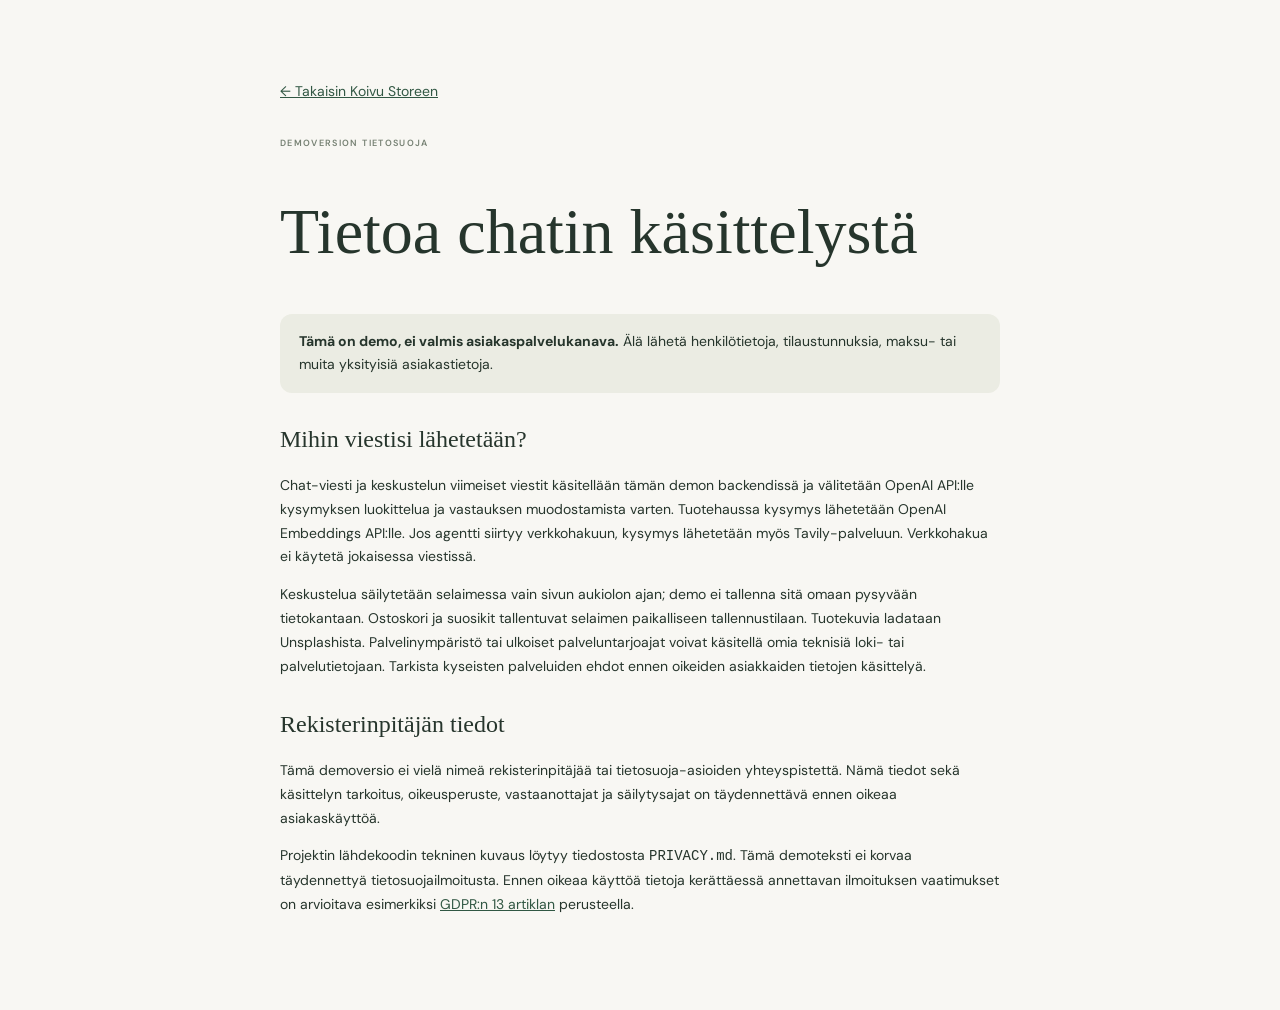
==== Koivu Store AI Agent/frontend/privacy.html @ ab695794 "Add Koivu Store To Git" ====
<!doctype html>
<html lang="fi">
<head>
  <meta charset="utf-8">
  <meta name="viewport" content="width=device-width, initial-scale=1">
  <meta name="theme-color" content="#f8f7f3">
  <title>Tietosuojatiedot — Koivu Store demo</title>
  <link rel="stylesheet" href="store.css">
  <style>
    .privacy-page{max-width:760px;margin:0 auto;padding:clamp(2rem,7vw,5rem) 1.25rem;color:#26352c;line-height:1.7}
    .privacy-page h1,.privacy-page h2{font-family:Georgia,serif;font-weight:500;line-height:1.2}
    .privacy-page h1{font-size:clamp(2.3rem,6vw,4rem)}.privacy-page h2{margin-top:2rem;font-size:1.5rem}
    .privacy-page a{color:#315743}.privacy-back{display:inline-block;margin-bottom:2rem}
    .privacy-callout{padding:1rem 1.2rem;background:#ebece3;border-radius:12px}
  </style>
</head>
<body>
  <main class="privacy-page">
    <a class="privacy-back" href="index.html">← Takaisin Koivu Storeen</a>
    <p class="kicker">DEMOVERSION TIETOSUOJA</p>
    <h1>Tietoa chatin käsittelystä</h1>
    <p class="privacy-callout"><strong>Tämä on demo, ei valmis asiakaspalvelukanava.</strong> Älä lähetä henkilötietoja, tilaustunnuksia, maksu- tai muita yksityisiä asiakastietoja.</p>
    <h2>Mihin viestisi lähetetään?</h2>
    <p>Chat-viesti ja keskustelun viimeiset viestit käsitellään tämän demon backendissä ja välitetään OpenAI API:lle kysymyksen luokittelua ja vastauksen muodostamista varten. Tuotehaussa kysymys lähetetään OpenAI Embeddings API:lle. Jos agentti siirtyy verkkohakuun, kysymys lähetetään myös Tavily-palveluun. Verkkohakua ei käytetä jokaisessa viestissä.</p>
    <p>Keskustelua säilytetään selaimessa vain sivun aukiolon ajan; demo ei tallenna sitä omaan pysyvään tietokantaan. Ostoskori ja suosikit tallentuvat selaimen paikalliseen tallennustilaan. Tuotekuvia ladataan Unsplashista. Palvelinympäristö tai ulkoiset palveluntarjoajat voivat käsitellä omia teknisiä loki- tai palvelutietojaan. Tarkista kyseisten palveluiden ehdot ennen oikeiden asiakkaiden tietojen käsittelyä.</p>
    <h2>Rekisterinpitäjän tiedot</h2>
    <p>Tämä demoversio ei vielä nimeä rekisterinpitäjää tai tietosuoja-asioiden yhteyspistettä. Nämä tiedot sekä käsittelyn tarkoitus, oikeusperuste, vastaanottajat ja säilytysajat on täydennettävä ennen oikeaa asiakaskäyttöä.</p>
    <p>Projektin lähdekoodin tekninen kuvaus löytyy tiedostosta <code>PRIVACY.md</code>. Tämä demoteksti ei korvaa täydennettyä tietosuojailmoitusta. Ennen oikeaa käyttöä tietoja kerättäessä annettavan ilmoituksen vaatimukset on arvioitava esimerkiksi <a href="https://eur-lex.europa.eu/legal-content/EN/TXT/?qid=1772981449498&amp;uri=CELEX%3A32016R0679" target="_blank" rel="noopener noreferrer">GDPR:n 13 artiklan</a> perusteella.</p>
  </main>
</body>
</html>
---- Koivu Store AI Agent/frontend/store.css ----
@import url('https://fonts.googleapis.com/css2?family=DM+Sans:wght@400;500;600;700&family=Manrope:wght@400;500;600;700&display=swap');

*,*::before,*::after{box-sizing:border-box}
html{scroll-behavior:smooth;scroll-padding-top:96px}
body{margin:0;background:#f8f7f3;color:#292b24;font-family:"DM Sans",sans-serif;font-size:14px;-webkit-font-smoothing:antialiased}
:root{--paper:#f8f7f3;--surface:#fffefa;--forest:#294d40;--deep:#1f3c32;--text:#292b24;--muted:#818076;--line:#e9e6dd;--content:1280px}
a{color:inherit}button,input,select{font:inherit}:focus-visible{outline:2px solid #718b75;outline-offset:3px}
.announcement{min-height:34px;padding:6px 12px;display:flex;align-items:center;justify-content:center;background:var(--deep);color:#f8f6ef;text-align:center;font-size:9px;letter-spacing:.12em}.announcement b{padding:0 5px;color:#e8d4ac}
.header{position:sticky;z-index:20;top:0;border-bottom:1px solid rgba(40,44,36,.08);background:rgba(248,247,243,.97);backdrop-filter:blur(14px)}
.header-row{width:min(var(--content),calc(100% - 80px));min-height:76px;margin:auto;display:grid;grid-template-columns:1fr auto 1fr;align-items:center}
.nav{display:flex;gap:23px;align-items:center}.nav a{color:#606057;font-size:11px;text-decoration:none}.nav a:hover,.footer a:hover{color:var(--forest)}
.brand{justify-self:center;color:var(--deep);font-family:"Manrope",sans-serif;font-size:25px;font-weight:700;letter-spacing:.21em;text-decoration:none}.brand small{display:block;margin-top:1px;color:#818075;font-family:"DM Sans",sans-serif;font-size:7px;font-weight:500;letter-spacing:.22em;text-align:center}
.actions{justify-self:end;display:flex;gap:6px}.icon-btn{position:relative;width:39px;height:39px;padding:0;display:grid;place-items:center;border:0;border-radius:50%;background:transparent;color:#373a32;cursor:pointer}.icon-btn:hover{background:#efeee7}.icon-btn svg{width:19px;height:19px;fill:none;stroke:currentColor;stroke-width:1.6;stroke-linecap:round;stroke-linejoin:round}.count{position:absolute;top:1px;right:0;min-width:15px;height:15px;padding:0 3px;display:grid;place-items:center;border-radius:10px;background:var(--forest);color:#fff;font-size:9px}.count[hidden]{display:none}
.search{width:min(var(--content),calc(100% - 80px));margin:auto;padding-bottom:14px}.search[hidden]{display:none}.search input{width:100%;height:38px;padding:5px 10px;border:0;border-bottom:1px solid #aaa797;background:transparent;color:var(--text);outline:0}
.hero{width:min(var(--content),calc(100% - 80px));min-height:440px;margin:25px auto 0;display:grid;grid-template-columns:.87fr 1.13fr;background:#efeee7}
.hero-copy{align-self:center;padding:42px clamp(28px,6vw,80px)}.eyebrow{margin:0 0 18px;color:#64796a;font-size:9px;font-weight:600;letter-spacing:.15em;text-transform:uppercase}
.hero h1{margin:0;color:#263f33;font-family:"Manrope",sans-serif;font-size:clamp(39px,5.3vw,65px);font-weight:500;letter-spacing:-.075em;line-height:1.055}.hero h1 em{color:#788473;font-family:Georgia,serif;font-weight:400}
.hero-copy>p:not(.eyebrow){max-width:345px;margin:17px 0 24px;color:#747269;font-size:12px;line-height:1.85}
.primary{min-height:45px;padding:0 18px;display:inline-flex;align-items:center;justify-content:center;gap:11px;border:1px solid var(--forest);background:var(--forest);color:white;font-size:10px;text-decoration:none;cursor:pointer;transition:.18s}.primary:hover{border-color:var(--deep);background:var(--deep);transform:translateY(-1px)}
.hero-note{margin:13px 0 0!important;color:#87857a!important;font-size:9px!important}
.hero-photo{position:relative;min-height:440px;overflow:hidden;background:#dad5ca}.hero-photo>img,.campaign-photo img{width:100%;height:100%;display:block;object-fit:cover}.hero-photo>img{position:absolute;inset:0;object-position:52% 43%}.photo-tag{position:absolute;top:17px;left:17px;padding:8px 10px;background:rgba(255,254,250,.91);color:#365243;font-size:8px;letter-spacing:.08em}.photo-caption{position:absolute;right:17px;bottom:17px;color:white;font-size:8px;letter-spacing:.12em;text-shadow:0 1px 10px #514c4177}
.perks{width:min(var(--content),calc(100% - 80px));min-height:64px;margin:auto;display:grid;grid-template-columns:repeat(3,1fr);border-bottom:1px solid var(--line)}.perk{display:flex;align-items:center;justify-content:center;gap:9px;color:#69695f;font-size:10px}.perk+.perk{border-left:1px solid #e2e0d6}.perk svg{width:17px;height:17px;flex:0 0 auto;fill:none;stroke:#68806f;stroke-width:1.5;stroke-linecap:round;stroke-linejoin:round}
.catalog{width:min(var(--content),calc(100% - 80px));margin:auto;padding:61px 0 69px}.section-heading{margin-bottom:21px;display:flex;align-items:flex-end;justify-content:space-between;gap:18px}.kicker{margin:0 0 7px;color:#768173;font-size:9px;font-weight:600;letter-spacing:.15em;text-transform:uppercase}
.section-heading h2,.story h2,.newsletter h2{margin:0;color:#304438;font-family:"Manrope",sans-serif;font-size:clamp(25px,3vw,33px);font-weight:500;letter-spacing:-.055em}.section-heading h2 em{color:#838174;font-family:Georgia,serif;font-weight:400}
.section-desc{margin:7px 0 0;color:#828075;font-size:10px}.product-count{color:#828075;font-size:10px;white-space:nowrap}
.toolbar{min-height:44px;margin-bottom:14px;display:flex;align-items:center;justify-content:space-between;gap:8px}.filters{display:flex;gap:5px;flex-wrap:wrap}.filter{padding:8px 12px;border:1px solid transparent;background:transparent;color:#737268;font-size:10px;cursor:pointer}.filter:hover{border-color:#d7d5cb;color:var(--forest)}.filter[aria-pressed=true]{border-color:var(--forest);background:var(--forest);color:white}.sort{max-width:145px;border:0;background:transparent;color:#6e6d63;font-size:10px}
.grid{display:grid;grid-template-columns:repeat(3,minmax(0,1fr));gap:31px 20px}.card{min-width:0;animation:appear .25s ease both}@keyframes appear{from{transform:translateY(5px);opacity:0}to{transform:translateY(0);opacity:1}}
.product-photo{position:relative;overflow:hidden;aspect-ratio:1/1.18;background:#eae7de}.product-photo>img{width:100%;height:100%;display:block;object-fit:cover;transition:transform .5s}.card:hover .product-photo>img{transform:scale(1.04)}
.badge{position:absolute;top:11px;left:11px;padding:6px 8px;background:rgba(255,254,250,.93);color:#52644f;font-size:8px;letter-spacing:.04em}
.heart{position:absolute;top:7px;right:7px;width:34px;height:34px;display:grid;place-items:center;border:0;border-radius:50%;background:rgba(255,254,250,.91);color:#42443b;cursor:pointer}.heart svg{width:17px;fill:none;stroke:currentColor;stroke-width:1.6}.heart[aria-pressed=true]{color:#a4675d}.heart[aria-pressed=true] svg{fill:#f0e0da}
.quick{position:absolute;right:9px;bottom:9px;left:9px;min-height:38px;border:0;background:rgba(255,254,250,.96);color:#334b3c;font-size:10px;cursor:pointer;opacity:0;transition:.18s}.card:hover .quick,.quick:focus-visible{opacity:1}
.info{padding-top:11px}.category{margin:0 0 5px;color:#858377;font-size:9px}.title-row{display:flex;align-items:baseline;justify-content:space-between;gap:8px}.name{padding:0;border:0;background:transparent;color:#30332b;font-family:"Manrope",sans-serif;font-size:12px;font-weight:500;text-align:left;cursor:pointer}.name:hover{text-decoration:underline;text-underline-offset:3px}.price{color:#35372e;font-size:11px;font-weight:600;white-space:nowrap}.material{margin:5px 0 9px;color:#858377;font-size:9px}.swatches{display:flex;align-items:center;gap:7px}.swatch{width:14px;height:14px;padding:0;border:1px solid #0002;border-radius:50%;cursor:pointer}.swatch[aria-pressed=true]{outline:1px solid #60685d;outline-offset:2px}.swatch:disabled{opacity:.43;cursor:not-allowed}.empty{grid-column:1/-1;padding:45px;color:#79786d;text-align:center}.empty strong{display:block;margin-bottom:8px;color:#304438;font-family:"Manrope",sans-serif;font-size:19px;font-weight:500}
.campaign{width:min(var(--content),calc(100% - 80px));min-height:258px;margin:0 auto 65px;display:grid;grid-template-columns:1fr 1fr;background:#eeede5}.campaign-photo{min-height:258px;background:#d7d2c7}.campaign-copy{align-self:center;padding:29px clamp(26px,5vw,66px)}.campaign h2{max-width:390px;font-size:clamp(23px,2.7vw,32px);line-height:1.25}.campaign-copy>p:not(.kicker){max-width:350px;margin:12px 0 15px;color:#77766c;font-size:10px;line-height:1.8}.campaign-link{color:#3a5a48;font-size:10px;text-underline-offset:4px}
.newsletter{padding:34px 18px;background:#f0efe9;text-align:center}.newsletter h2{font-size:19px}.newsletter>p:not(.kicker){margin:7px 0;color:#828075;font-size:10px}.newsletter button{margin-top:9px;padding:9px 14px;border:1px solid #788878;background:transparent;color:#365243;font-size:10px;cursor:pointer}.newsletter button:hover{background:#315243;color:white}
.footer-row{width:min(var(--content),calc(100% - 80px));min-height:82px;margin:auto;display:flex;align-items:center;justify-content:space-between;gap:12px}.footer-brand{color:#315243;font-family:"Manrope",sans-serif;font-size:16px;font-weight:700;letter-spacing:.18em}.footer-contact{color:#77766b;font-size:10px;line-height:1.7;text-align:right}.footer-contact a{text-decoration:none}.copyright{min-height:32px;display:grid;place-items:center;border-top:1px solid var(--line);color:#89887e;font-size:9px;text-align:center}
#chat-bubble{position:fixed;z-index:30;right:22px;bottom:20px}#chat-toggle{width:49px;height:49px;display:grid;place-items:center;border:0;border-radius:50%;background:var(--forest);color:white;box-shadow:0 5px 18px #203c3233;cursor:pointer}.chat-icon{width:20px;height:20px;fill:none;stroke:currentColor;stroke-width:1.55;stroke-linecap:round;stroke-linejoin:round}
#chat-window{position:absolute;right:0;bottom:59px;width:min(360px,calc(100vw - 26px));display:none;flex-direction:column;overflow:hidden;border:1px solid var(--line);background:var(--surface);box-shadow:0 10px 40px #18271d24}#chat-window.open{display:flex}.chat-header{min-height:61px;padding:10px 13px;display:flex;align-items:center;gap:10px;background:var(--forest);color:white}.chat-avatar{width:33px;height:33px;display:grid;place-items:center;border-radius:50%;background:#d1bd95;color:var(--forest)}.chat-avatar svg{width:16px}.chat-header-info{flex:1}.chat-header-name{font-size:11px;font-weight:600}.chat-header-status{margin-top:3px;color:#ffffffb8;font-size:9px}.chat-header-actions{display:flex}.chat-header-action{width:29px;height:29px;border:0;border-radius:50%;background:none;color:white;font-size:18px;cursor:pointer}.chat-header-action:hover{background:#ffffff22}
.chat-messages{min-height:155px;max-height:305px;padding:14px;display:flex;flex-direction:column;gap:9px;overflow-y:auto}.msg{max-width:87%;padding:9px 11px;border-radius:3px 12px 12px;font-size:10px;line-height:1.65}.msg-bot{align-self:flex-start;background:#f0efe9}.msg-user{align-self:flex-end;border-radius:12px 3px 12px 12px;background:var(--forest);color:white}.msg-human-agent{align-self:flex-start;background:#f3eee6}.chat-privacy-note{margin:0 12px 9px;color:#77766b;font-size:9px;line-height:1.5}.chat-privacy-note a{color:#315743;text-decoration:underline}.chat-escalate-btn{margin:0 12px 9px;padding:8px;border:1px solid #b7a37f;background:transparent;color:#635137;font-size:9px;cursor:pointer}.chat-input-area{padding:9px;display:flex;gap:7px;border-top:1px solid var(--line)}#chat-input{min-width:0;min-height:37px;flex:1;padding:8px 10px;border:1px solid #e5e3dc;background:var(--paper);font-size:10px;outline:none}#chat-input:focus{border-color:#718b75}#chat-send{padding:0 11px;border:0;background:var(--forest);color:white;font-size:10px;cursor:pointer}#chat-send:disabled,#chat-reset:disabled{opacity:.5}
.typing-indicator{display:flex;gap:4px;align-self:flex-start;padding:11px;background:#f0efe9}.typing-dot{width:5px;height:5px;border-radius:50%;background:#7d7c70;animation:bounce 1.1s infinite}.typing-dot:nth-child(2){animation-delay:.15s}.typing-dot:nth-child(3){animation-delay:.3s}@keyframes bounce{0%,60%,100%{transform:translateY(0)}30%{transform:translateY(-4px)}}
.overlay{position:fixed;z-index:40;inset:0;display:flex;justify-content:flex-end;background:#151b1766;animation:fade .15s ease}.overlay[hidden]{display:none}@keyframes fade{from{opacity:0}to{opacity:1}}
.drawer{width:min(425px,100%);height:100%;display:flex;flex-direction:column;background:var(--surface)}.drawer-head{min-height:68px;padding:0 22px;display:flex;align-items:center;justify-content:space-between;border-bottom:1px solid var(--line)}.drawer-head h2{color:#304438;font-family:"Manrope",sans-serif;font-size:18px;font-weight:500}.close{width:34px;height:34px;padding:0;border:1px solid var(--line);background:transparent;font-size:17px;cursor:pointer}.cart-items{flex:1;overflow:auto;padding:20px}.cart-empty{padding:40px 6px;color:#7c7b70;line-height:1.8;text-align:center}.cart-empty strong{display:block;color:#304438;font-family:"Manrope",sans-serif;font-size:18px;font-weight:500}.cart-line{padding:0 0 15px;display:grid;grid-template-columns:76px 1fr auto;gap:11px;border-bottom:1px solid var(--line)}.cart-line+.cart-line{padding-top:15px}.cart-image{width:76px;height:91px;object-fit:cover;background:#e9e6dd}.cart-name{margin:3px 0 5px;color:#34382e;font-size:10px;font-weight:600;line-height:1.5}.cart-option{margin:0;color:#817f73;font-size:9px}.quantity{width:max-content;margin-top:11px;display:flex;align-items:center;border:1px solid var(--line)}.quantity button{width:27px;height:24px;border:0;background:transparent;cursor:pointer}.quantity span{min-width:20px;font-size:9px;text-align:center}.line-aside{display:flex;flex-direction:column;align-items:flex-end;justify-content:space-between;padding:4px 0}.line-price{font-size:10px;font-weight:600;white-space:nowrap}.remove{border:0;background:none;color:#858378;font-size:9px;text-decoration:underline;cursor:pointer}
.cart-footer{padding:17px 22px;border-top:1px solid var(--line)}.shipping-note{color:#6e6d62;font-size:9px}.progress{height:3px;margin:10px 0 15px;background:#eae8df}.progress>span{height:100%;display:block;background:#718978;transition:width .2s}.subtotal{display:flex;justify-content:space-between;font-size:11px}.subtotal strong{color:#314337;font-size:13px}.disclaimer{margin:7px 0 13px;color:#87867b;font-size:9px;line-height:1.55}.wide{width:100%;min-height:42px;border:0;background:var(--forest);color:white;font-size:10px;cursor:pointer}
.product-overlay{align-items:center;justify-content:center;padding:16px}.product-dialog{position:relative;width:min(780px,100%);max-height:min(610px,100%);overflow:auto;background:var(--surface)}.product-dialog[hidden]{display:none}.product-close{position:absolute;z-index:2;top:10px;right:10px;width:35px;height:35px;border:0;border-radius:50%;background:#fffffff0;font-size:17px;cursor:pointer}.detail{display:grid;grid-template-columns:.95fr 1fr;min-height:430px}.detail-photo{min-height:430px;background:#e9e6dd}.detail-photo img{width:100%;height:100%;display:block;object-fit:cover}.detail-copy{align-self:center;padding:39px}.detail-copy h2{margin:0;color:#304438;font-family:"Manrope",sans-serif;font-size:24px;font-weight:500;letter-spacing:-.045em}.detail-material,.detail-description{color:#7f7d72;font-size:10px;line-height:1.8}.detail-price{margin:12px 0;color:#33392f;font-size:13px;font-weight:600}.option-label{display:block;margin:16px 0 8px;color:#505047;font-size:9px}.detail-colors,.sizes{display:flex;flex-wrap:wrap;gap:7px}.color-option{padding:5px 2px;border:0;border-bottom:1px solid transparent;background:transparent;color:#626156;font-size:9px;cursor:pointer}.color-option[aria-pressed=true]{border-bottom-color:#526f59;color:#304438}.size-option{min-width:39px;height:32px;padding:0 7px;border:1px solid #e4e1d8;background:transparent;font-size:9px;cursor:pointer}.size-option[aria-pressed=true]{border-color:var(--forest);background:#f0f0e9}.size-option:disabled{color:#aaa89e;text-decoration:line-through;cursor:not-allowed}.stock{min-height:16px;margin:8px 0;color:#71806e;font-size:9px}.stock.sold-out{color:#a2685b}.size-guide{margin:10px 0;display:inline-block;color:#68675b;font-size:9px}.primary:disabled{opacity:.55;cursor:not-allowed}
.toast{position:fixed;z-index:55;bottom:18px;left:50%;padding:11px 15px;background:var(--forest);color:white;font-size:10px;opacity:0;pointer-events:none;transform:translate(-50%,8px);transition:.2s}.toast.visible{opacity:1;transform:translate(-50%,0)}.toast[hidden]{display:none}body.overlay-open{overflow:hidden}
@media(max-width:850px){.header-row,.hero,.perks,.catalog,.campaign,.footer-row,.search{width:calc(100% - 42px)}.nav{gap:13px}.hero,.hero-photo{min-height:385px}.hero-copy{padding:32px 25px}.grid{gap:25px 14px}}
@media(max-width:600px){html{scroll-padding-top:73px}.announcement{min-height:31px;font-size:8px;letter-spacing:.07em}.header-row{width:calc(100% - 23px);min-height:63px}.brand{font-size:20px;letter-spacing:.16em}.brand small{font-size:6px}.nav{gap:9px}.nav a{font-size:9px}.nav a:nth-child(2){display:none}.actions{gap:0}.icon-btn{width:33px;height:34px}
.hero{width:calc(100% - 22px);margin-top:12px;grid-template-columns:1fr}.hero-copy{padding:26px 23px 22px}.eyebrow{margin-bottom:12px;font-size:8px}.hero h1{font-size:clamp(38px,10vw,49px)}.hero-copy>p:not(.eyebrow){max-width:310px;margin:10px 0 14px;font-size:10px}.hero-note{margin-top:8px!important}.hero-photo{min-height:220px;aspect-ratio:1.65/1}.photo-tag{top:10px;left:10px}.photo-caption{right:10px;bottom:10px;font-size:7px}
.perks{width:calc(100% - 22px);min-height:57px}.perk{gap:5px;font-size:8px}.perk+.perk{padding-left:5px}.perk svg{width:14px;height:14px}
.catalog{width:calc(100% - 28px);padding:39px 0 44px}.section-heading{margin-bottom:14px}.section-heading h2{font-size:25px}.section-desc{font-size:9px}.product-count{font-size:8px}.toolbar{min-height:36px;margin-bottom:10px}.filter{padding:7px 8px;font-size:8px}.filters{gap:2px}.sort{max-width:94px;font-size:8px}.grid{grid-template-columns:repeat(2,minmax(0,1fr));gap:23px 10px}.product-photo{aspect-ratio:1/1.25}.badge{top:7px;left:6px;padding:5px 6px;font-size:7px}.heart{top:5px;right:5px;width:29px;height:29px}.quick{right:6px;bottom:6px;left:6px;min-height:32px;font-size:8px;opacity:1}.info{padding-top:8px}.category{font-size:8px}.name,.price{font-size:9px}.material{font-size:8px}.swatch{width:12px;height:12px}
.campaign{width:calc(100% - 22px);margin-bottom:39px;grid-template-columns:1fr}.campaign-photo{min-height:185px;max-height:218px}.campaign-copy{padding:22px}.campaign h2{font-size:24px}.newsletter h2{font-size:17px}.footer-row{width:calc(100% - 30px);min-height:73px}.footer-brand{font-size:14px}.footer-contact{font-size:9px}#chat-bubble{right:12px;bottom:12px}#chat-toggle{width:46px;height:46px}
.detail{grid-template-columns:1fr}.detail-photo{min-height:170px;height:190px}.detail-copy{padding:19px 21px 23px}.detail-copy h2{font-size:20px}.product-dialog{max-height:100%}.product-overlay{padding:11px}}
@media(prefers-reduced-motion:reduce){*,*::before,*::after{scroll-behavior:auto!important;animation-duration:.01ms!important;animation-iteration-count:1!important;transition-duration:.01ms!important}}
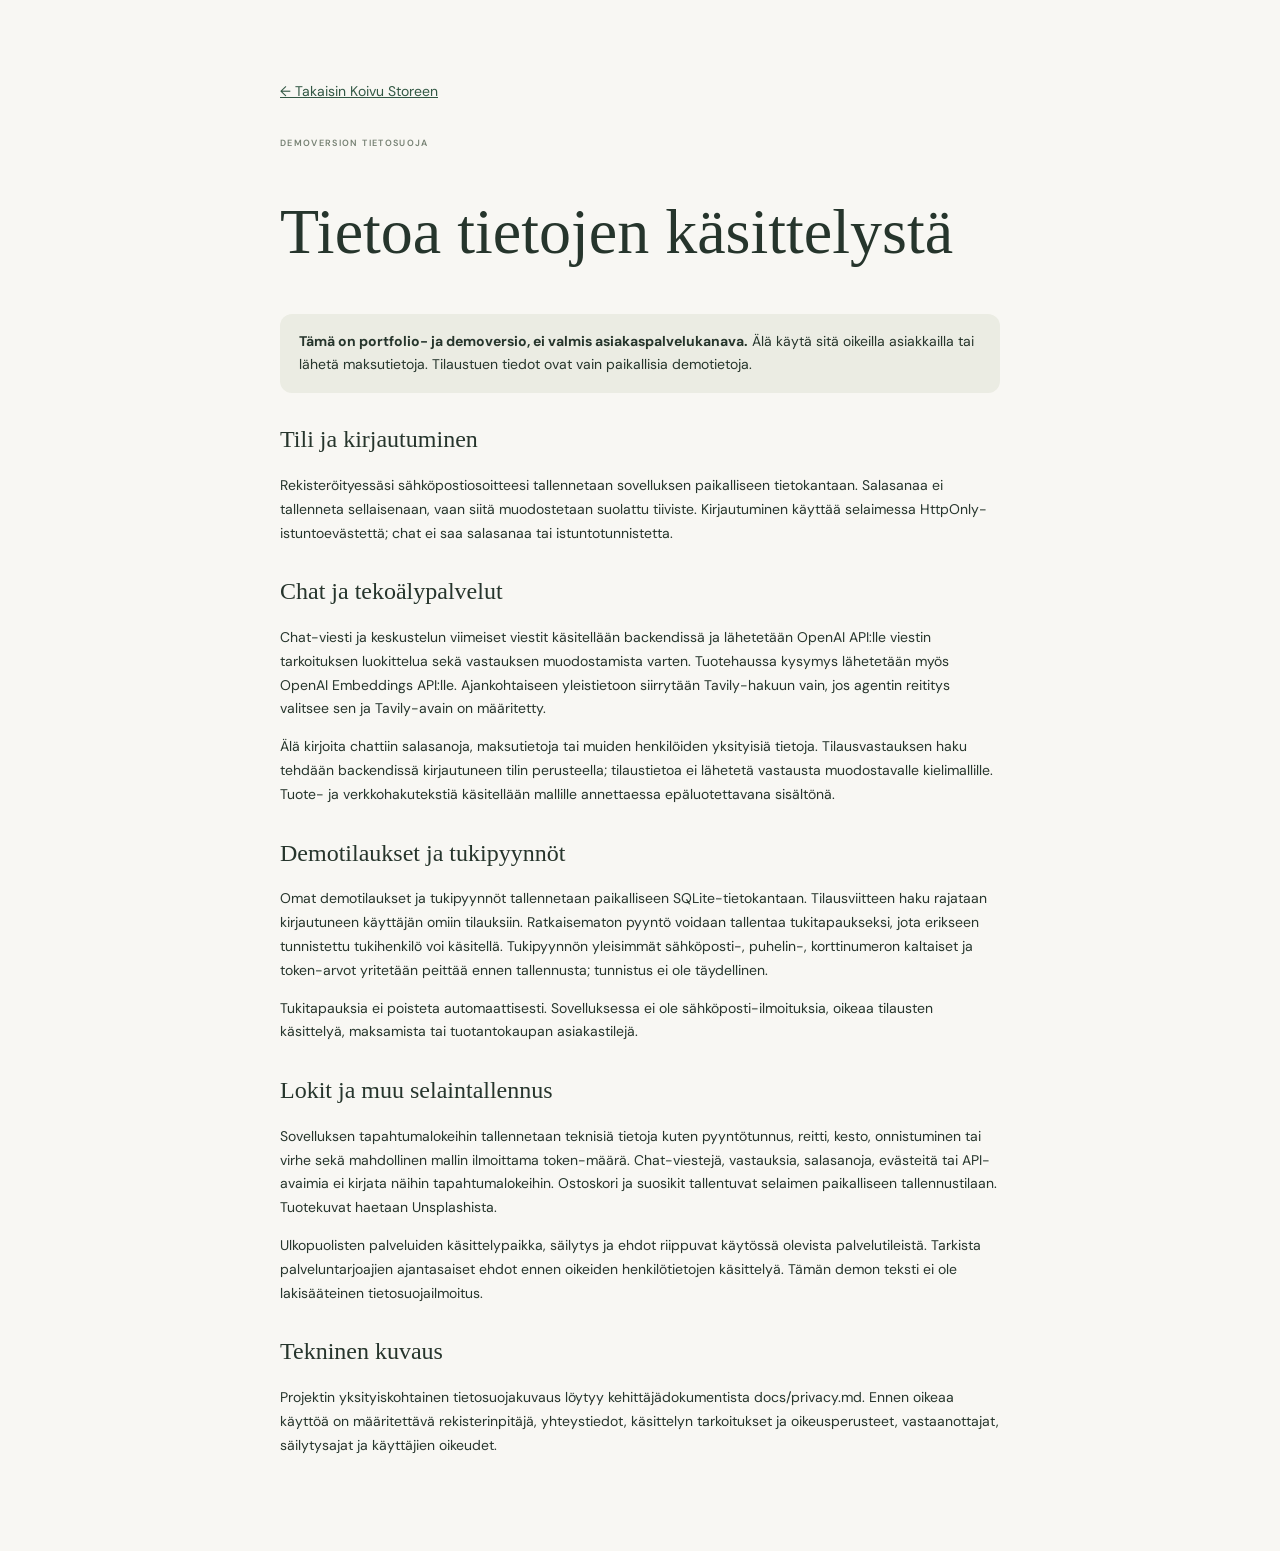
==== commit 620c3630: "Complete Koivu store demo workflows and security" ====
--- a/Koivu Store AI Agent/frontend/privacy.html
+++ b/Koivu Store AI Agent/frontend/privacy.html
@@ -18,14 +18,26 @@
   <main class="privacy-page">
     <a class="privacy-back" href="index.html">← Takaisin Koivu Storeen</a>
     <p class="kicker">DEMOVERSION TIETOSUOJA</p>
-    <h1>Tietoa chatin käsittelystä</h1>
-    <p class="privacy-callout"><strong>Tämä on demo, ei valmis asiakaspalvelukanava.</strong> Älä lähetä henkilötietoja, tilaustunnuksia, maksu- tai muita yksityisiä asiakastietoja.</p>
-    <h2>Mihin viestisi lähetetään?</h2>
-    <p>Chat-viesti ja keskustelun viimeiset viestit käsitellään tämän demon backendissä ja välitetään OpenAI API:lle kysymyksen luokittelua ja vastauksen muodostamista varten. Tuotehaussa kysymys lähetetään OpenAI Embeddings API:lle. Jos agentti siirtyy verkkohakuun, kysymys lähetetään myös Tavily-palveluun. Verkkohakua ei käytetä jokaisessa viestissä.</p>
-    <p>Keskustelua säilytetään selaimessa vain sivun aukiolon ajan; demo ei tallenna sitä omaan pysyvään tietokantaan. Ostoskori ja suosikit tallentuvat selaimen paikalliseen tallennustilaan. Tuotekuvia ladataan Unsplashista. Palvelinympäristö tai ulkoiset palveluntarjoajat voivat käsitellä omia teknisiä loki- tai palvelutietojaan. Tarkista kyseisten palveluiden ehdot ennen oikeiden asiakkaiden tietojen käsittelyä.</p>
-    <h2>Rekisterinpitäjän tiedot</h2>
-    <p>Tämä demoversio ei vielä nimeä rekisterinpitäjää tai tietosuoja-asioiden yhteyspistettä. Nämä tiedot sekä käsittelyn tarkoitus, oikeusperuste, vastaanottajat ja säilytysajat on täydennettävä ennen oikeaa asiakaskäyttöä.</p>
-    <p>Projektin lähdekoodin tekninen kuvaus löytyy tiedostosta <code>PRIVACY.md</code>. Tämä demoteksti ei korvaa täydennettyä tietosuojailmoitusta. Ennen oikeaa käyttöä tietoja kerättäessä annettavan ilmoituksen vaatimukset on arvioitava esimerkiksi <a href="https://eur-lex.europa.eu/legal-content/EN/TXT/?qid=1772981449498&amp;uri=CELEX%3A32016R0679" target="_blank" rel="noopener noreferrer">GDPR:n 13 artiklan</a> perusteella.</p>
+    <h1>Tietoa tietojen käsittelystä</h1>
+    <p class="privacy-callout"><strong>Tämä on portfolio- ja demoversio, ei valmis asiakaspalvelukanava.</strong> Älä käytä sitä oikeilla asiakkailla tai lähetä maksutietoja. Tilaustuen tiedot ovat vain paikallisia demotietoja.</p>
+
+    <h2>Tili ja kirjautuminen</h2>
+    <p>Rekisteröityessäsi sähköpostiosoitteesi tallennetaan sovelluksen paikalliseen tietokantaan. Salasanaa ei tallenneta sellaisenaan, vaan siitä muodostetaan suolattu tiiviste. Kirjautuminen käyttää selaimessa HttpOnly-istuntoevästettä; chat ei saa salasanaa tai istuntotunnistetta.</p>
+
+    <h2>Chat ja tekoälypalvelut</h2>
+    <p>Chat-viesti ja keskustelun viimeiset viestit käsitellään backendissä ja lähetetään OpenAI API:lle viestin tarkoituksen luokittelua sekä vastauksen muodostamista varten. Tuotehaussa kysymys lähetetään myös OpenAI Embeddings API:lle. Ajankohtaiseen yleistietoon siirrytään Tavily-hakuun vain, jos agentin reititys valitsee sen ja Tavily-avain on määritetty.</p>
+    <p>Älä kirjoita chattiin salasanoja, maksutietoja tai muiden henkilöiden yksityisiä tietoja. Tilausvastauksen haku tehdään backendissä kirjautuneen tilin perusteella; tilaustietoa ei lähetetä vastausta muodostavalle kielimallille. Tuote- ja verkkohakutekstiä käsitellään mallille annettaessa epäluotettavana sisältönä.</p>
+
+    <h2>Demotilaukset ja tukipyynnöt</h2>
+    <p>Omat demotilaukset ja tukipyynnöt tallennetaan paikalliseen SQLite-tietokantaan. Tilausviitteen haku rajataan kirjautuneen käyttäjän omiin tilauksiin. Ratkaisematon pyyntö voidaan tallentaa tukitapaukseksi, jota erikseen tunnistettu tukihenkilö voi käsitellä. Tukipyynnön yleisimmät sähköposti-, puhelin-, korttinumeron kaltaiset ja token-arvot yritetään peittää ennen tallennusta; tunnistus ei ole täydellinen.</p>
+    <p>Tukitapauksia ei poisteta automaattisesti. Sovelluksessa ei ole sähköposti-ilmoituksia, oikeaa tilausten käsittelyä, maksamista tai tuotantokaupan asiakastilejä.</p>
+
+    <h2>Lokit ja muu selaintallennus</h2>
+    <p>Sovelluksen tapahtumalokeihin tallennetaan teknisiä tietoja kuten pyyntötunnus, reitti, kesto, onnistuminen tai virhe sekä mahdollinen mallin ilmoittama token-määrä. Chat-viestejä, vastauksia, salasanoja, evästeitä tai API-avaimia ei kirjata näihin tapahtumalokeihin. Ostoskori ja suosikit tallentuvat selaimen paikalliseen tallennustilaan. Tuotekuvat haetaan Unsplashista.</p>
+    <p>Ulkopuolisten palveluiden käsittelypaikka, säilytys ja ehdot riippuvat käytössä olevista palvelutileistä. Tarkista palveluntarjoajien ajantasaiset ehdot ennen oikeiden henkilötietojen käsittelyä. Tämän demon teksti ei ole lakisääteinen tietosuojailmoitus.</p>
+
+    <h2>Tekninen kuvaus</h2>
+    <p>Projektin yksityiskohtainen tietosuojakuvaus löytyy kehittäjädokumentista docs/privacy.md. Ennen oikeaa käyttöä on määritettävä rekisterinpitäjä, yhteystiedot, käsittelyn tarkoitukset ja oikeusperusteet, vastaanottajat, säilytysajat ja käyttäjien oikeudet.</p>
   </main>
 </body>
 </html>
--- a/Koivu Store AI Agent/frontend/store.css
+++ b/Koivu Store AI Agent/frontend/store.css
@@ -50,3 +50,9 @@
 .campaign{width:calc(100% - 22px);margin-bottom:39px;grid-template-columns:1fr}.campaign-photo{min-height:185px;max-height:218px}.campaign-copy{padding:22px}.campaign h2{font-size:24px}.newsletter h2{font-size:17px}.footer-row{width:calc(100% - 30px);min-height:73px}.footer-brand{font-size:14px}.footer-contact{font-size:9px}#chat-bubble{right:12px;bottom:12px}#chat-toggle{width:46px;height:46px}
 .detail{grid-template-columns:1fr}.detail-photo{min-height:170px;height:190px}.detail-copy{padding:19px 21px 23px}.detail-copy h2{font-size:20px}.product-dialog{max-height:100%}.product-overlay{padding:11px}}
 @media(prefers-reduced-motion:reduce){*,*::before,*::after{scroll-behavior:auto!important;animation-duration:.01ms!important;animation-iteration-count:1!important;transition-duration:.01ms!important}}
+
+.account-button{padding:8px 10px;border:1px solid var(--forest);background:transparent;color:var(--forest);font-size:9px;cursor:pointer;white-space:nowrap}.account-button:hover{background:#ebece3}
+.account-dialog{width:min(440px,calc(100vw - 28px));max-height:calc(100dvh - 28px);margin:auto;padding:26px;border:1px solid var(--line);background:var(--surface);color:#30382f;box-shadow:0 18px 60px #18271d30;overflow:auto}.account-dialog::backdrop{background:#151b1766}.account-close-form{display:flex;justify-content:flex-end}.account-dialog h2{margin:2px 0 8px;color:#304438;font-family:Georgia,serif;font-size:28px;font-weight:500}.account-dialog h3{margin:22px 0 9px;font-size:12px}.account-description{color:#74746a;font-size:10px;line-height:1.6}.account-dialog label{display:block;margin:13px 0 5px;font-size:10px}.account-dialog input{width:100%;height:39px;padding:8px 10px;border:1px solid #e5e3dc;background:var(--paper);font:inherit;font-size:11px}.account-submit{width:100%;margin-top:17px}.account-link{margin-top:12px;padding:5px 0;border:0;background:none;color:#315743;font-size:10px;text-decoration:underline;cursor:pointer}.account-error{min-height:16px;color:#9a4f45;font-size:10px}.account-email{font-size:11px;font-weight:600}.account-list{display:grid;gap:7px}.account-row{padding:10px;border:1px solid var(--line);font-size:10px;line-height:1.6}.account-row strong{display:block;color:#304438}.order-cancel{margin-top:7px;padding:6px 8px;border:1px solid #8d5a4e;background:transparent;color:#8d5a4e;font-size:9px;cursor:pointer}.order-cancel:disabled{opacity:.6;cursor:wait}.case-chat-link{margin-top:8px;padding:6px 8px;border:1px solid #315743;background:transparent;color:#315743;font-size:9px;cursor:pointer}.account-empty{color:#77766b;font-size:10px}
+@media(max-width:600px){.account-button{padding:7px 8px;font-size:8px}}
+
+.assistant-demo{padding:76px clamp(22px,7vw,100px);background:#efeee7}.assistant-demo-heading{max-width:620px;margin:0 auto 28px;text-align:center}.assistant-demo-heading h2{margin:6px 0 10px;color:#304438;font-family:Georgia,serif;font-size:clamp(28px,4vw,42px);font-weight:500}.assistant-demo-heading h2 em{font-weight:400}.assistant-demo-heading>p:last-child{color:#73766c;font-size:13px;line-height:1.7}.assistant-demo-grid{display:grid;grid-template-columns:repeat(3,minmax(0,1fr));gap:14px;max-width:1080px;margin:auto}.assistant-demo-card{display:flex;flex-direction:column;align-items:flex-start;padding:22px;border:1px solid #deded4;background:#f8f7f3}.assistant-demo-tag{color:#6d805f;font-size:10px;font-weight:700;letter-spacing:.12em}.assistant-demo-card h3{margin:18px 0 7px;color:#304438;font-family:Georgia,serif;font-size:21px;font-weight:500}.assistant-demo-card p{flex:1;color:#73766c;font-size:12px;line-height:1.7}.assistant-demo-card button{margin-top:15px;padding:10px 13px;border:0;background:#315743;color:white;font-size:11px;cursor:pointer}.assistant-demo-link{margin-top:12px;color:#315743;font-size:11px;text-underline-offset:3px}.msg-route{display:block;margin-top:7px;color:#667264;font-size:8px;line-height:1.4;letter-spacing:.03em}.msg-actions{display:flex;flex-wrap:wrap;align-items:center;gap:8px;margin-top:10px}.msg-actions button,.msg-actions a{border:1px solid #315743;padding:7px 9px;background:#315743;color:#fff;font-size:10px;text-decoration:none;cursor:pointer}.msg-actions a{background:transparent;color:#315743}.msg-actions button:disabled{opacity:.65}.msg-actions small{flex-basis:100%;color:#74766f;font-size:9px;line-height:1.5}.msg-human-agent{border:1px solid #cabb9e;background:#f3eee6}.case-question{margin:6px 0;color:#686b62}.case-response{margin:8px 0 0;padding-top:8px;border-top:1px solid #e5e3dc;color:#315743}@media(max-width:760px){.assistant-demo{padding:55px 20px}.assistant-demo-grid{grid-template-columns:1fr}.assistant-demo-card{padding:18px}}
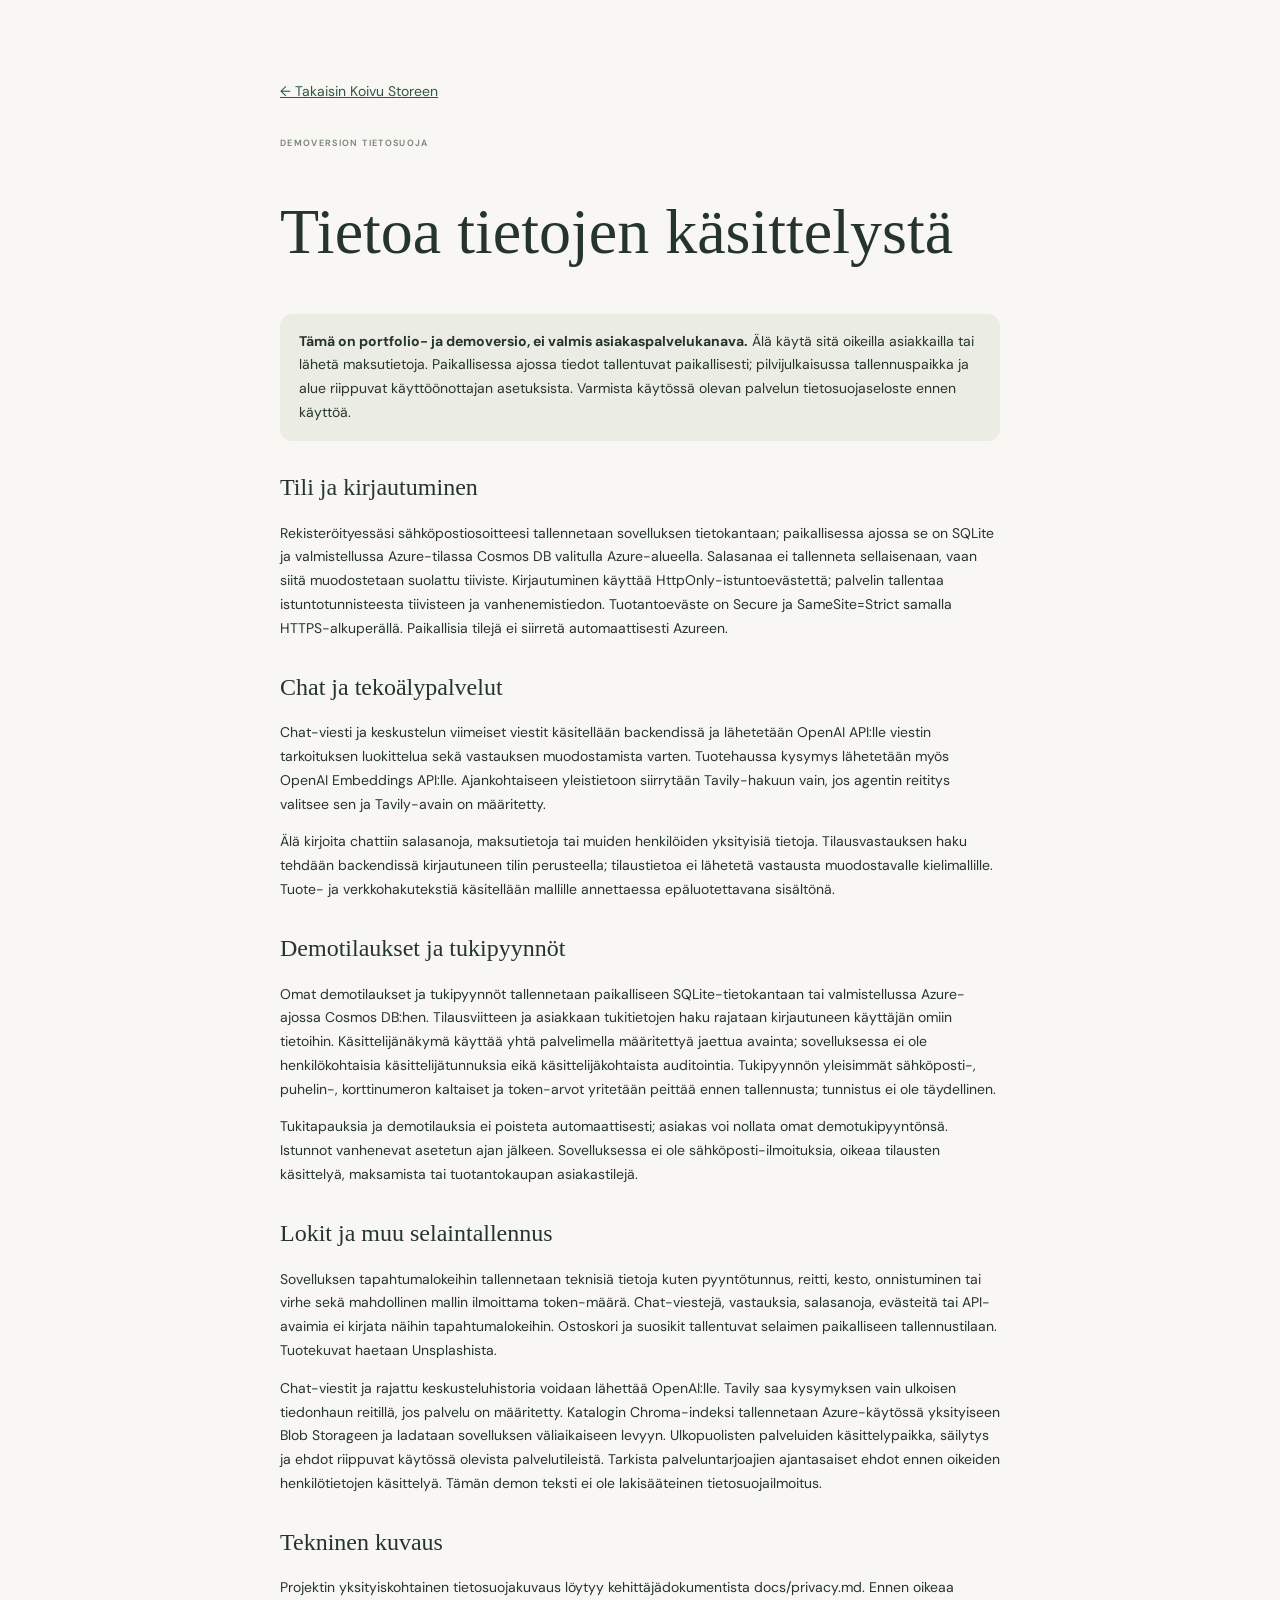
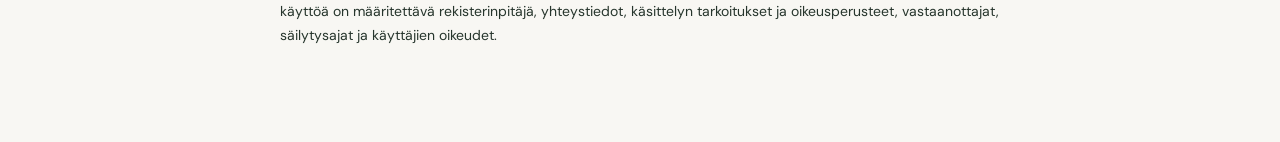
==== commit d4e2acb0: "Deploy Koivu Store on Azure Container Apps" ====
--- a/Koivu Store AI Agent/frontend/privacy.html
+++ b/Koivu Store AI Agent/frontend/privacy.html
@@ -19,22 +19,22 @@
     <a class="privacy-back" href="index.html">← Takaisin Koivu Storeen</a>
     <p class="kicker">DEMOVERSION TIETOSUOJA</p>
     <h1>Tietoa tietojen käsittelystä</h1>
-    <p class="privacy-callout"><strong>Tämä on portfolio- ja demoversio, ei valmis asiakaspalvelukanava.</strong> Älä käytä sitä oikeilla asiakkailla tai lähetä maksutietoja. Tilaustuen tiedot ovat vain paikallisia demotietoja.</p>
+    <p class="privacy-callout"><strong>Tämä on portfolio- ja demoversio, ei valmis asiakaspalvelukanava.</strong> Älä käytä sitä oikeilla asiakkailla tai lähetä maksutietoja. Paikallisessa ajossa tiedot tallentuvat paikallisesti; pilvijulkaisussa tallennuspaikka ja alue riippuvat käyttöönottajan asetuksista. Varmista käytössä olevan palvelun tietosuojaseloste ennen käyttöä.</p>
 
     <h2>Tili ja kirjautuminen</h2>
-    <p>Rekisteröityessäsi sähköpostiosoitteesi tallennetaan sovelluksen paikalliseen tietokantaan. Salasanaa ei tallenneta sellaisenaan, vaan siitä muodostetaan suolattu tiiviste. Kirjautuminen käyttää selaimessa HttpOnly-istuntoevästettä; chat ei saa salasanaa tai istuntotunnistetta.</p>
+    <p>Rekisteröityessäsi sähköpostiosoitteesi tallennetaan sovelluksen tietokantaan; paikallisessa ajossa se on SQLite ja valmistellussa Azure-tilassa Cosmos DB valitulla Azure-alueella. Salasanaa ei tallenneta sellaisenaan, vaan siitä muodostetaan suolattu tiiviste. Kirjautuminen käyttää HttpOnly-istuntoevästettä; palvelin tallentaa istuntotunnisteesta tiivisteen ja vanhenemistiedon. Tuotantoeväste on Secure ja SameSite=Strict samalla HTTPS-alkuperällä. Paikallisia tilejä ei siirretä automaattisesti Azureen.</p>
 
     <h2>Chat ja tekoälypalvelut</h2>
     <p>Chat-viesti ja keskustelun viimeiset viestit käsitellään backendissä ja lähetetään OpenAI API:lle viestin tarkoituksen luokittelua sekä vastauksen muodostamista varten. Tuotehaussa kysymys lähetetään myös OpenAI Embeddings API:lle. Ajankohtaiseen yleistietoon siirrytään Tavily-hakuun vain, jos agentin reititys valitsee sen ja Tavily-avain on määritetty.</p>
     <p>Älä kirjoita chattiin salasanoja, maksutietoja tai muiden henkilöiden yksityisiä tietoja. Tilausvastauksen haku tehdään backendissä kirjautuneen tilin perusteella; tilaustietoa ei lähetetä vastausta muodostavalle kielimallille. Tuote- ja verkkohakutekstiä käsitellään mallille annettaessa epäluotettavana sisältönä.</p>
 
     <h2>Demotilaukset ja tukipyynnöt</h2>
-    <p>Omat demotilaukset ja tukipyynnöt tallennetaan paikalliseen SQLite-tietokantaan. Tilausviitteen haku rajataan kirjautuneen käyttäjän omiin tilauksiin. Ratkaisematon pyyntö voidaan tallentaa tukitapaukseksi, jota erikseen tunnistettu tukihenkilö voi käsitellä. Tukipyynnön yleisimmät sähköposti-, puhelin-, korttinumeron kaltaiset ja token-arvot yritetään peittää ennen tallennusta; tunnistus ei ole täydellinen.</p>
-    <p>Tukitapauksia ei poisteta automaattisesti. Sovelluksessa ei ole sähköposti-ilmoituksia, oikeaa tilausten käsittelyä, maksamista tai tuotantokaupan asiakastilejä.</p>
+    <p>Omat demotilaukset ja tukipyynnöt tallennetaan paikalliseen SQLite-tietokantaan tai valmistellussa Azure-ajossa Cosmos DB:hen. Tilausviitteen ja asiakkaan tukitietojen haku rajataan kirjautuneen käyttäjän omiin tietoihin. Käsittelijänäkymä käyttää yhtä palvelimella määritettyä jaettua avainta; sovelluksessa ei ole henkilökohtaisia käsittelijätunnuksia eikä käsittelijäkohtaista auditointia. Tukipyynnön yleisimmät sähköposti-, puhelin-, korttinumeron kaltaiset ja token-arvot yritetään peittää ennen tallennusta; tunnistus ei ole täydellinen.</p>
+    <p>Tukitapauksia ja demotilauksia ei poisteta automaattisesti; asiakas voi nollata omat demotukipyyntönsä. Istunnot vanhenevat asetetun ajan jälkeen. Sovelluksessa ei ole sähköposti-ilmoituksia, oikeaa tilausten käsittelyä, maksamista tai tuotantokaupan asiakastilejä.</p>
 
     <h2>Lokit ja muu selaintallennus</h2>
     <p>Sovelluksen tapahtumalokeihin tallennetaan teknisiä tietoja kuten pyyntötunnus, reitti, kesto, onnistuminen tai virhe sekä mahdollinen mallin ilmoittama token-määrä. Chat-viestejä, vastauksia, salasanoja, evästeitä tai API-avaimia ei kirjata näihin tapahtumalokeihin. Ostoskori ja suosikit tallentuvat selaimen paikalliseen tallennustilaan. Tuotekuvat haetaan Unsplashista.</p>
-    <p>Ulkopuolisten palveluiden käsittelypaikka, säilytys ja ehdot riippuvat käytössä olevista palvelutileistä. Tarkista palveluntarjoajien ajantasaiset ehdot ennen oikeiden henkilötietojen käsittelyä. Tämän demon teksti ei ole lakisääteinen tietosuojailmoitus.</p>
+    <p>Chat-viestit ja rajattu keskusteluhistoria voidaan lähettää OpenAI:lle. Tavily saa kysymyksen vain ulkoisen tiedonhaun reitillä, jos palvelu on määritetty. Katalogin Chroma-indeksi tallennetaan Azure-käytössä yksityiseen Blob Storageen ja ladataan sovelluksen väliaikaiseen levyyn. Ulkopuolisten palveluiden käsittelypaikka, säilytys ja ehdot riippuvat käytössä olevista palvelutileistä. Tarkista palveluntarjoajien ajantasaiset ehdot ennen oikeiden henkilötietojen käsittelyä. Tämän demon teksti ei ole lakisääteinen tietosuojailmoitus.</p>
 
     <h2>Tekninen kuvaus</h2>
     <p>Projektin yksityiskohtainen tietosuojakuvaus löytyy kehittäjädokumentista docs/privacy.md. Ennen oikeaa käyttöä on määritettävä rekisterinpitäjä, yhteystiedot, käsittelyn tarkoitukset ja oikeusperusteet, vastaanottajat, säilytysajat ja käyttäjien oikeudet.</p>
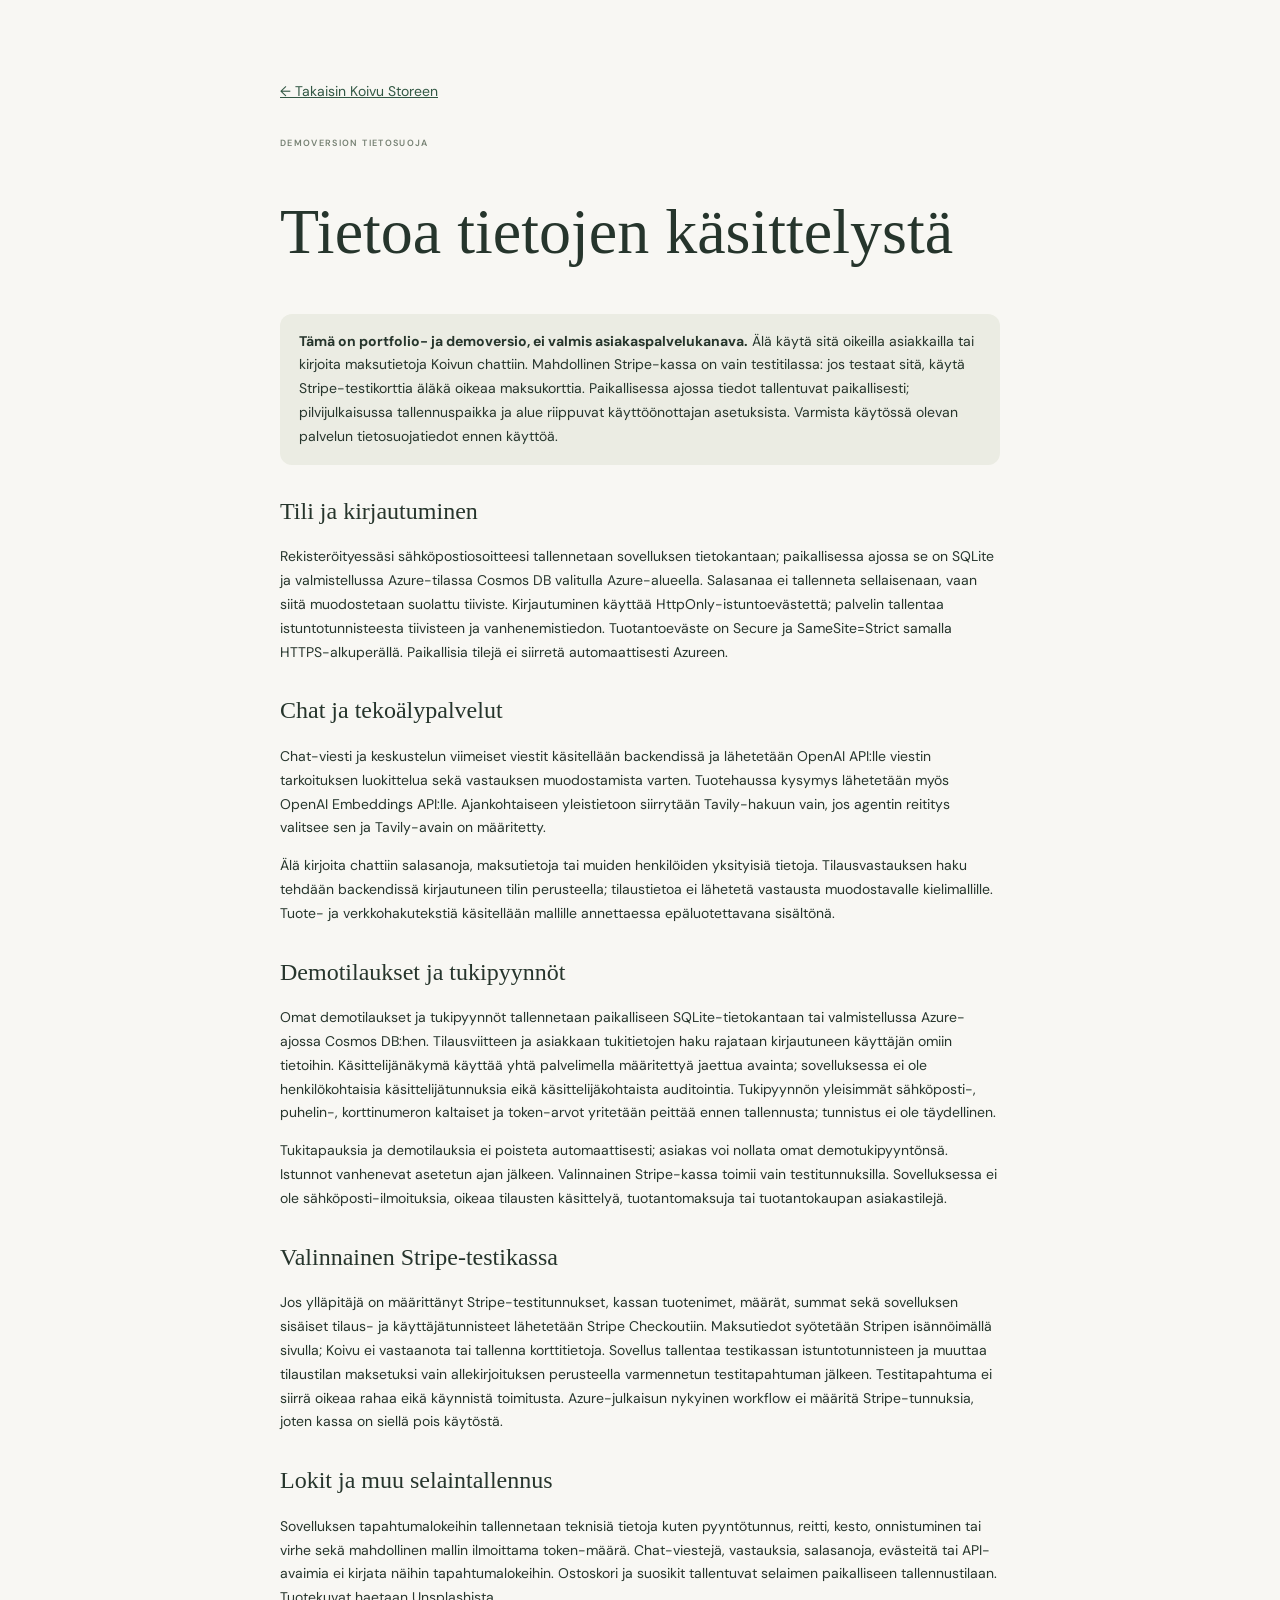
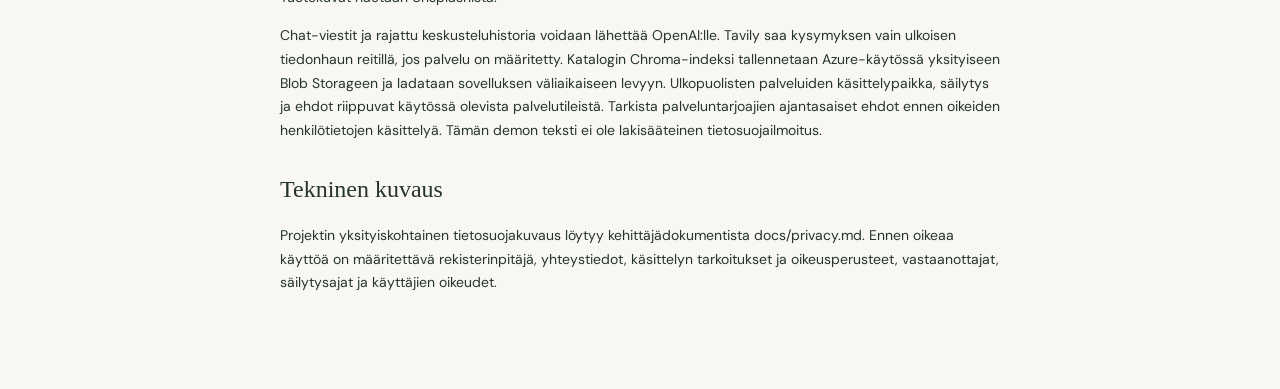
==== commit cee2e32f: "Expand Koivu storefront and assistant features" ====
--- a/Koivu Store AI Agent/frontend/privacy.html
+++ b/Koivu Store AI Agent/frontend/privacy.html
@@ -19,7 +19,7 @@
     <a class="privacy-back" href="index.html">← Takaisin Koivu Storeen</a>
     <p class="kicker">DEMOVERSION TIETOSUOJA</p>
     <h1>Tietoa tietojen käsittelystä</h1>
-    <p class="privacy-callout"><strong>Tämä on portfolio- ja demoversio, ei valmis asiakaspalvelukanava.</strong> Älä käytä sitä oikeilla asiakkailla tai lähetä maksutietoja. Paikallisessa ajossa tiedot tallentuvat paikallisesti; pilvijulkaisussa tallennuspaikka ja alue riippuvat käyttöönottajan asetuksista. Varmista käytössä olevan palvelun tietosuojaseloste ennen käyttöä.</p>
+    <p class="privacy-callout"><strong>Tämä on portfolio- ja demoversio, ei valmis asiakaspalvelukanava.</strong> Älä käytä sitä oikeilla asiakkailla tai kirjoita maksutietoja Koivun chattiin. Mahdollinen Stripe-kassa on vain testitilassa: jos testaat sitä, käytä Stripe-testikorttia äläkä oikeaa maksukorttia. Paikallisessa ajossa tiedot tallentuvat paikallisesti; pilvijulkaisussa tallennuspaikka ja alue riippuvat käyttöönottajan asetuksista. Varmista käytössä olevan palvelun tietosuojatiedot ennen käyttöä.</p>
 
     <h2>Tili ja kirjautuminen</h2>
     <p>Rekisteröityessäsi sähköpostiosoitteesi tallennetaan sovelluksen tietokantaan; paikallisessa ajossa se on SQLite ja valmistellussa Azure-tilassa Cosmos DB valitulla Azure-alueella. Salasanaa ei tallenneta sellaisenaan, vaan siitä muodostetaan suolattu tiiviste. Kirjautuminen käyttää HttpOnly-istuntoevästettä; palvelin tallentaa istuntotunnisteesta tiivisteen ja vanhenemistiedon. Tuotantoeväste on Secure ja SameSite=Strict samalla HTTPS-alkuperällä. Paikallisia tilejä ei siirretä automaattisesti Azureen.</p>
@@ -30,7 +30,10 @@
 
     <h2>Demotilaukset ja tukipyynnöt</h2>
     <p>Omat demotilaukset ja tukipyynnöt tallennetaan paikalliseen SQLite-tietokantaan tai valmistellussa Azure-ajossa Cosmos DB:hen. Tilausviitteen ja asiakkaan tukitietojen haku rajataan kirjautuneen käyttäjän omiin tietoihin. Käsittelijänäkymä käyttää yhtä palvelimella määritettyä jaettua avainta; sovelluksessa ei ole henkilökohtaisia käsittelijätunnuksia eikä käsittelijäkohtaista auditointia. Tukipyynnön yleisimmät sähköposti-, puhelin-, korttinumeron kaltaiset ja token-arvot yritetään peittää ennen tallennusta; tunnistus ei ole täydellinen.</p>
-    <p>Tukitapauksia ja demotilauksia ei poisteta automaattisesti; asiakas voi nollata omat demotukipyyntönsä. Istunnot vanhenevat asetetun ajan jälkeen. Sovelluksessa ei ole sähköposti-ilmoituksia, oikeaa tilausten käsittelyä, maksamista tai tuotantokaupan asiakastilejä.</p>
+    <p>Tukitapauksia ja demotilauksia ei poisteta automaattisesti; asiakas voi nollata omat demotukipyyntönsä. Istunnot vanhenevat asetetun ajan jälkeen. Valinnainen Stripe-kassa toimii vain testitunnuksilla. Sovelluksessa ei ole sähköposti-ilmoituksia, oikeaa tilausten käsittelyä, tuotantomaksuja tai tuotantokaupan asiakastilejä.</p>
+
+    <h2>Valinnainen Stripe-testikassa</h2>
+    <p>Jos ylläpitäjä on määrittänyt Stripe-testitunnukset, kassan tuotenimet, määrät, summat sekä sovelluksen sisäiset tilaus- ja käyttäjätunnisteet lähetetään Stripe Checkoutiin. Maksutiedot syötetään Stripen isännöimällä sivulla; Koivu ei vastaanota tai tallenna korttitietoja. Sovellus tallentaa testikassan istuntotunnisteen ja muuttaa tilaustilan maksetuksi vain allekirjoituksen perusteella varmennetun testitapahtuman jälkeen. Testitapahtuma ei siirrä oikeaa rahaa eikä käynnistä toimitusta. Azure-julkaisun nykyinen workflow ei määritä Stripe-tunnuksia, joten kassa on siellä pois käytöstä.</p>
 
     <h2>Lokit ja muu selaintallennus</h2>
     <p>Sovelluksen tapahtumalokeihin tallennetaan teknisiä tietoja kuten pyyntötunnus, reitti, kesto, onnistuminen tai virhe sekä mahdollinen mallin ilmoittama token-määrä. Chat-viestejä, vastauksia, salasanoja, evästeitä tai API-avaimia ei kirjata näihin tapahtumalokeihin. Ostoskori ja suosikit tallentuvat selaimen paikalliseen tallennustilaan. Tuotekuvat haetaan Unsplashista.</p>
--- a/Koivu Store AI Agent/frontend/store.css
+++ b/Koivu Store AI Agent/frontend/store.css
@@ -56,3 +56,60 @@
 @media(max-width:600px){.account-button{padding:7px 8px;font-size:8px}}
 
 .assistant-demo{padding:76px clamp(22px,7vw,100px);background:#efeee7}.assistant-demo-heading{max-width:620px;margin:0 auto 28px;text-align:center}.assistant-demo-heading h2{margin:6px 0 10px;color:#304438;font-family:Georgia,serif;font-size:clamp(28px,4vw,42px);font-weight:500}.assistant-demo-heading h2 em{font-weight:400}.assistant-demo-heading>p:last-child{color:#73766c;font-size:13px;line-height:1.7}.assistant-demo-grid{display:grid;grid-template-columns:repeat(3,minmax(0,1fr));gap:14px;max-width:1080px;margin:auto}.assistant-demo-card{display:flex;flex-direction:column;align-items:flex-start;padding:22px;border:1px solid #deded4;background:#f8f7f3}.assistant-demo-tag{color:#6d805f;font-size:10px;font-weight:700;letter-spacing:.12em}.assistant-demo-card h3{margin:18px 0 7px;color:#304438;font-family:Georgia,serif;font-size:21px;font-weight:500}.assistant-demo-card p{flex:1;color:#73766c;font-size:12px;line-height:1.7}.assistant-demo-card button{margin-top:15px;padding:10px 13px;border:0;background:#315743;color:white;font-size:11px;cursor:pointer}.assistant-demo-link{margin-top:12px;color:#315743;font-size:11px;text-underline-offset:3px}.msg-route{display:block;margin-top:7px;color:#667264;font-size:8px;line-height:1.4;letter-spacing:.03em}.msg-actions{display:flex;flex-wrap:wrap;align-items:center;gap:8px;margin-top:10px}.msg-actions button,.msg-actions a{border:1px solid #315743;padding:7px 9px;background:#315743;color:#fff;font-size:10px;text-decoration:none;cursor:pointer}.msg-actions a{background:transparent;color:#315743}.msg-actions button:disabled{opacity:.65}.msg-actions small{flex-basis:100%;color:#74766f;font-size:9px;line-height:1.5}.msg-human-agent{border:1px solid #cabb9e;background:#f3eee6}.case-question{margin:6px 0;color:#686b62}.case-response{margin:8px 0 0;padding-top:8px;border-top:1px solid #e5e3dc;color:#315743}@media(max-width:760px){.assistant-demo{padding:55px 20px}.assistant-demo-grid{grid-template-columns:1fr}.assistant-demo-card{padding:18px}}
+
+/* Refined assistant widget */
+#chat-bubble{position:fixed;z-index:60;right:24px;bottom:24px}
+#chat-toggle{width:166px;min-width:166px;height:56px;padding:0 12px;display:flex;align-items:center;gap:8px;border:1px solid #ffffff25;border-radius:999px;background:linear-gradient(145deg,#315c4b,#203e33);color:#fff;box-shadow:0 12px 32px #1c352d38,0 2px 6px #1c352d18;cursor:pointer;transition:width .22s ease,min-width .22s ease,height .22s ease,transform .22s ease,box-shadow .22s ease}
+#chat-toggle:hover{transform:translateY(-2px);box-shadow:0 16px 36px #1c352d45,0 2px 6px #1c352d18}
+#chat-toggle:active{transform:scale(.97)}
+.chat-toggle-icon-wrap{width:32px;height:32px;flex:0 0 32px;display:grid;place-items:center;border-radius:50%;background:#ffffff18}
+#chat-toggle .chat-icon{width:19px;height:19px;fill:none;stroke:currentColor;stroke-width:1.7;stroke-linecap:round;stroke-linejoin:round}
+.chat-icon-close{display:none}
+#chat-bubble.chat-open #chat-toggle{width:56px;min-width:56px;height:56px;padding:0;justify-content:center;gap:0}
+#chat-bubble.chat-open .chat-toggle-icon-wrap{background:transparent}
+#chat-bubble.chat-open .chat-icon-bubble{display:none}
+#chat-bubble.chat-open .chat-icon-close{display:block}
+.chat-toggle-label{min-width:0;flex:1;display:flex;flex-direction:column;align-items:flex-start;gap:2px;overflow:hidden;white-space:nowrap;transition:opacity .16s ease}
+.chat-toggle-label strong{font-size:11px;font-weight:600;letter-spacing:.01em}
+.chat-toggle-label small{color:#ffffffbd;font-size:9px}
+#chat-bubble.chat-open .chat-toggle-label,#chat-bubble.chat-open .chat-toggle-dot{display:none}
+.chat-toggle-dot{width:8px;height:8px;flex:0 0 8px;border:2px solid #315c4b;border-radius:50%;background:#b8d6a7;box-shadow:0 0 0 2px #ffffff25}
+#chat-window{position:fixed;right:24px;bottom:96px;width:min(398px,calc(100vw - 32px));height:min(630px,calc(100dvh - 126px));min-height:340px;display:flex;flex-direction:column;overflow:hidden;border:1px solid #e9e8df;border-radius:24px;background:var(--surface);box-shadow:0 26px 80px #1b302738,0 5px 18px #1b302714;opacity:0;visibility:hidden;transform:translateY(14px) scale(.975);transform-origin:bottom right;pointer-events:none;transition:opacity .22s ease,transform .22s cubic-bezier(.2,.8,.2,1),visibility .22s ease}
+#chat-window.open{opacity:1;visibility:visible;transform:translateY(0) scale(1);pointer-events:auto}
+.chat-header{min-height:82px;padding:15px 18px;display:flex;align-items:center;gap:12px;background:radial-gradient(ellipse at 92% 0%,#527864 0,transparent 48%),linear-gradient(135deg,#294d40,#1f3c32);color:white}
+.chat-avatar{width:44px;height:44px;flex:0 0 44px;display:grid;place-items:center;border:1px solid #ffffff36;border-radius:15px;background:#f1ead8;color:#345343}
+.chat-avatar svg{width:25px;height:25px;fill:none;stroke:currentColor;stroke-width:1.45;stroke-linecap:round;stroke-linejoin:round}
+.chat-header-info{min-width:0;flex:1}
+.chat-header-name{font-family:"Manrope",sans-serif;font-size:14px;font-weight:600;letter-spacing:-.02em}
+.chat-header-status{margin-top:5px;display:flex;align-items:center;gap:6px;color:#ffffffbd;font-size:10px}
+.chat-header-status::before{width:7px;height:7px;flex:0 0 7px;border-radius:50%;background:#b9d9a8;content:""}
+.chat-header-actions{display:flex;gap:4px}
+.chat-header-action{width:34px;height:34px;display:grid;place-items:center;border:1px solid #ffffff20;border-radius:11px;background:#ffffff0d;color:white;cursor:pointer;transition:background .18s ease,transform .18s ease}
+.chat-header-action:hover{background:#ffffff20;transform:translateY(-1px)}
+.chat-header-action svg{width:16px;height:16px;fill:none;stroke:currentColor;stroke-width:1.7;stroke-linecap:round;stroke-linejoin:round}
+.chat-messages{min-height:0;max-height:none;flex:1;padding:20px 17px;display:flex;flex-direction:column;gap:12px;overflow-y:auto;overscroll-behavior:contain;background:linear-gradient(180deg,#fffefa,#fff)}
+.msg{max-width:87%;padding:12px 15px;border-radius:5px 18px 18px;font-size:13px;line-height:1.65;box-shadow:0 2px 5px #293b3010}
+.msg-bot{align-self:flex-start;background:#f1f2ed;color:#30382f}
+.msg-user{align-self:flex-end;border-radius:18px 5px 18px 18px;background:#315743;color:white}
+.msg-human-agent{align-self:flex-start;border:1px solid #e0d7c6;border-radius:5px 18px 18px;background:#f5f0e7;color:#30382f}
+.msg-route{margin-top:8px;color:#687567;font-size:10px}
+.msg-actions button,.msg-actions a{padding:9px 11px;border-radius:9px;font-size:11px}
+.chat-privacy-note{margin:0 16px 11px;padding:10px 12px;border:1px solid #eeece4;border-radius:12px;background:#f8f7f3;color:#77766b;font-size:10px;line-height:1.55}
+.chat-privacy-note a{color:#315743;font-weight:600;text-underline-offset:2px}
+.chat-escalate-btn{margin:0 16px 10px;padding:10px 12px;border:1px solid #c9b995;border-radius:10px;background:#fffdf8;color:#665538;font-size:11px;cursor:pointer;transition:background .18s ease}
+.chat-escalate-btn:hover{background:#f6f0e3}
+.chat-input-area{padding:12px 15px 11px;display:block;border-top:1px solid #eeece4;background:#fffefa}
+.chat-composer{min-height:48px;padding:4px 4px 4px 14px;display:flex;align-items:center;gap:8px;border:1px solid #e5e7df;border-radius:16px;background:#f8f8f4;transition:border-color .18s ease,box-shadow .18s ease}
+.chat-composer:focus-within{border-color:#8ea58e;box-shadow:0 0 0 3px #6a8b7020}
+#chat-input{min-width:0;min-height:38px;flex:1;padding:8px 0;border:0;background:transparent;color:var(--text);font-size:13px;outline:none}
+#chat-input:focus{border-color:transparent}
+#chat-send{width:38px;height:38px;flex:0 0 38px;display:grid;place-items:center;padding:0;border:0;border-radius:12px;background:var(--forest);color:white;cursor:pointer;transition:background .18s ease,transform .18s ease}
+#chat-send:hover{background:var(--deep);transform:translateY(-1px)}
+#chat-send svg{width:18px;height:18px;fill:none;stroke:currentColor;stroke-width:1.8;stroke-linecap:round;stroke-linejoin:round}
+#chat-send:disabled{opacity:.45;cursor:wait;transform:none}
+.chat-input-hint{margin:8px 3px 0;color:#929187;font-size:9px;line-height:1.4}
+.typing-indicator{padding:12px 15px;border-radius:5px 18px 18px;background:#f1f2ed}
+.typing-dot{width:6px;height:6px;background:#6b806f}
+@media(max-width:600px){#chat-bubble{right:14px;bottom:calc(14px + env(safe-area-inset-bottom))}#chat-toggle{min-width:160px;height:54px}#chat-bubble.chat-open #chat-toggle{width:52px;min-width:52px;height:52px}#chat-window{right:12px;bottom:calc(82px + env(safe-area-inset-bottom));left:12px;width:auto;height:min(630px,calc(100dvh - 104px - env(safe-area-inset-top)));min-height:290px;border-radius:21px;transform-origin:bottom right}.chat-header{min-height:76px;padding:13px 14px}.chat-messages{padding:17px 14px}.chat-input-area{padding:10px 12px 9px}.chat-privacy-note{margin-right:12px;margin-left:12px}}
+@media(max-height:520px){#chat-window{height:calc(100dvh - 104px);min-height:0}#chat-messages{padding-top:12px;padding-bottom:12px}}
+@media(prefers-reduced-motion:reduce){#chat-toggle,#chat-window,.chat-header-action,#chat-send{transition:none}}
